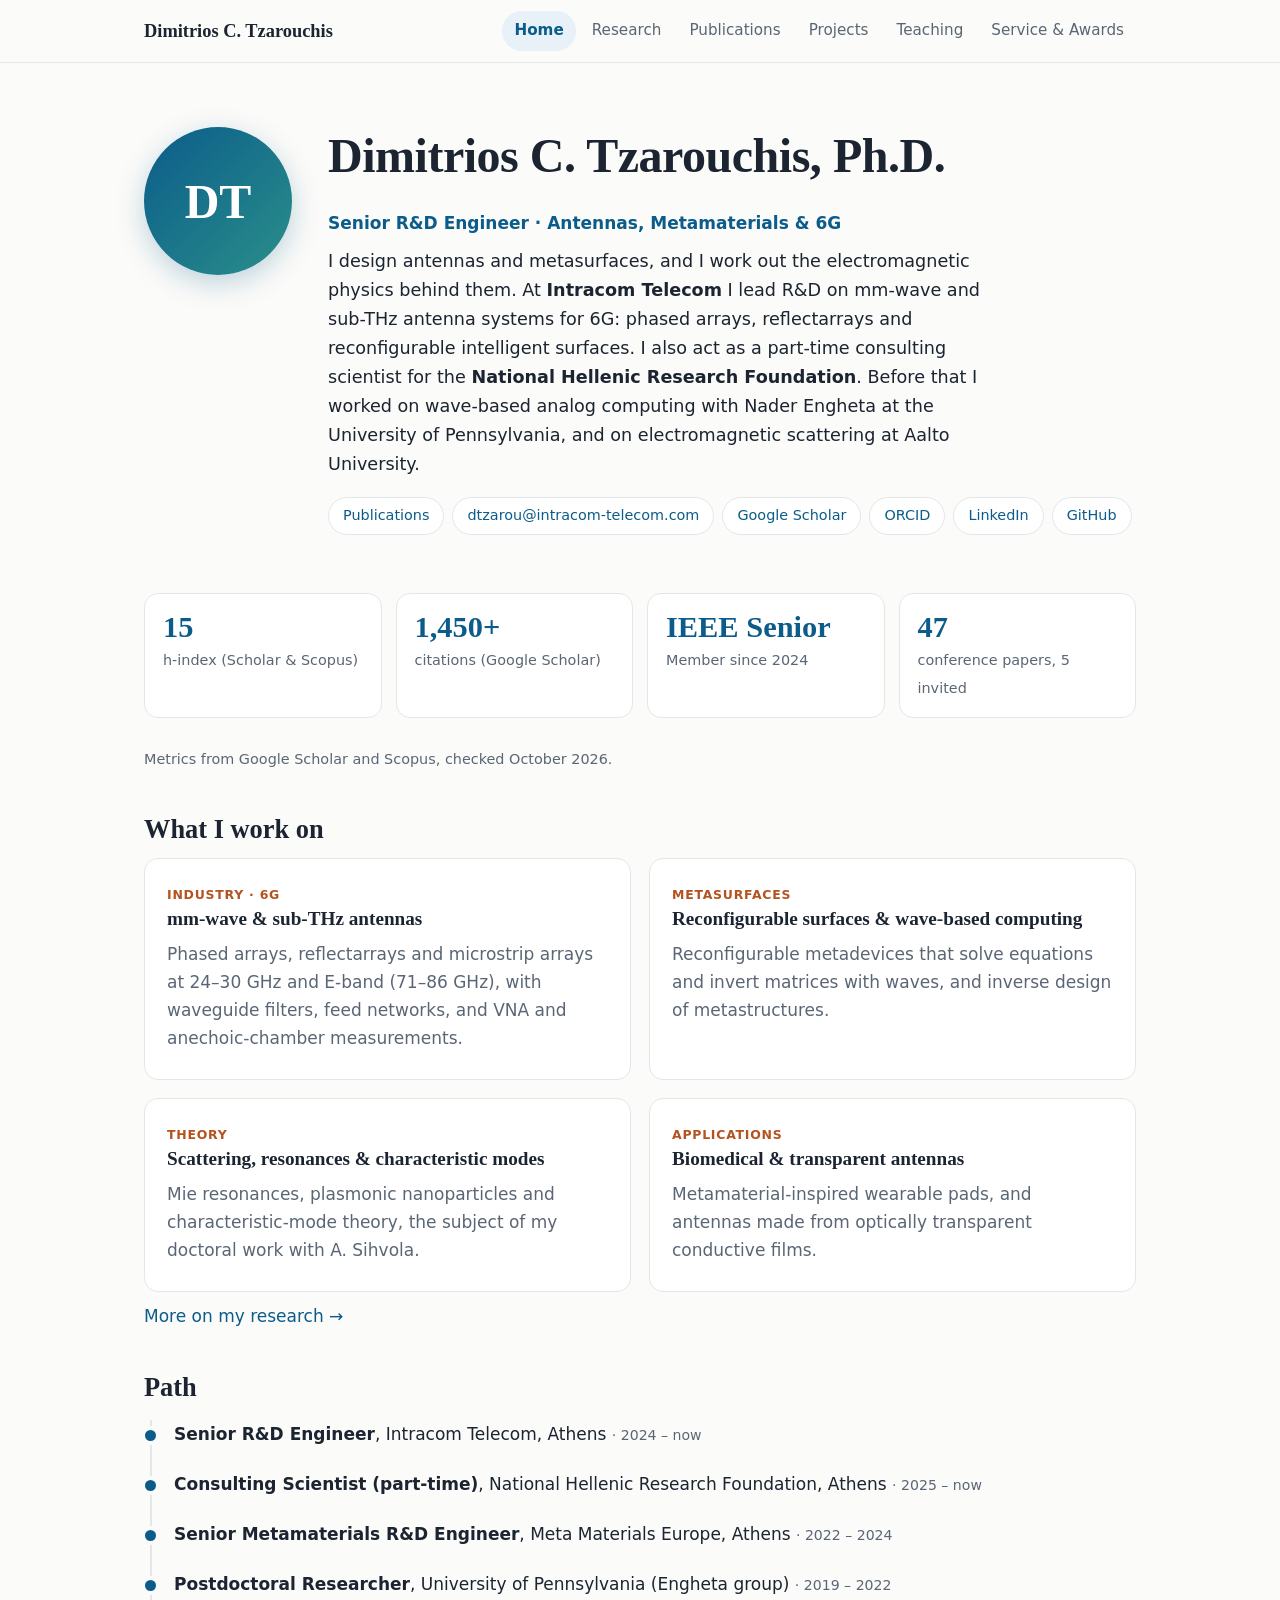
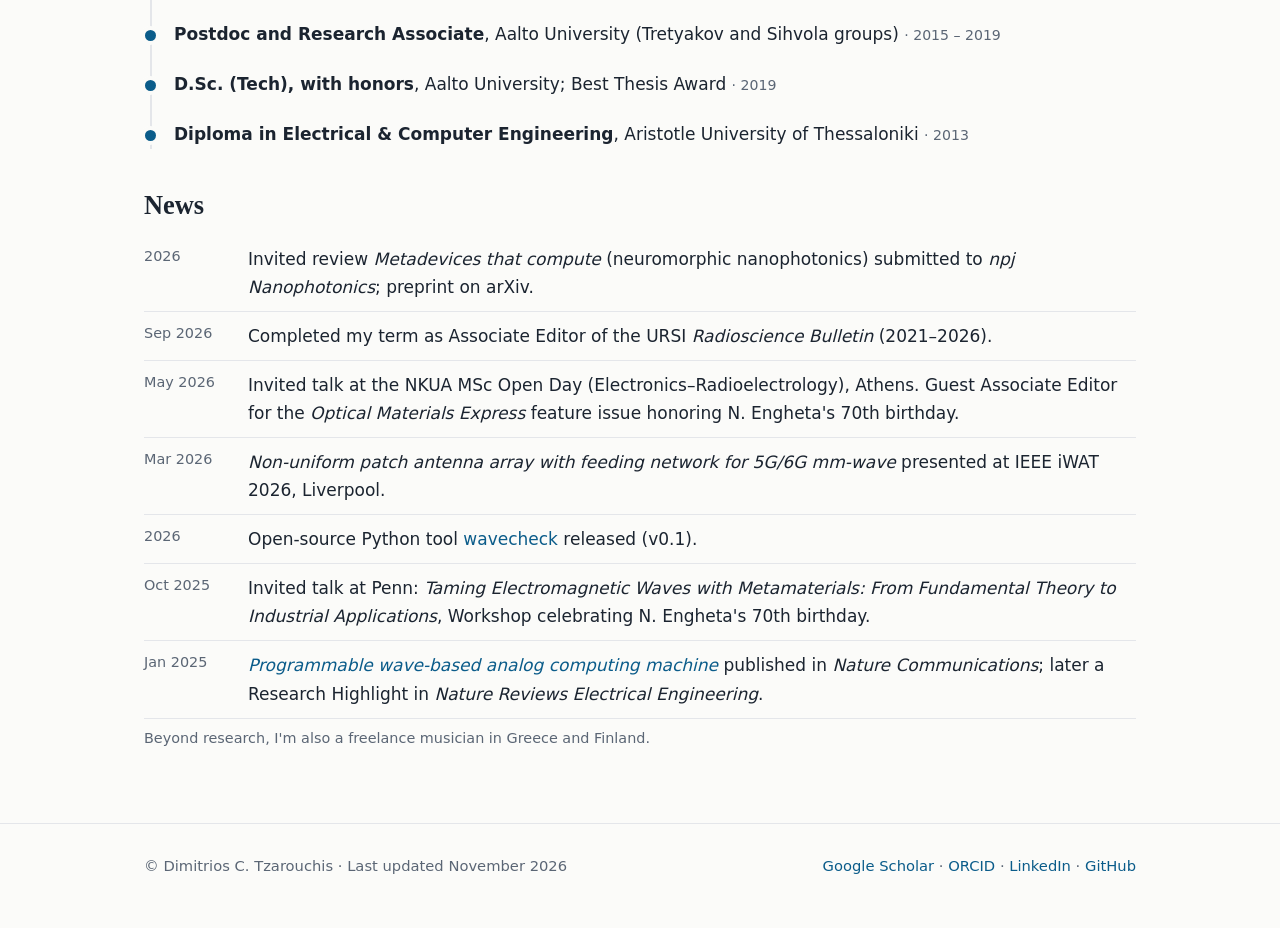
==== index.html @ 0b62d5a9 "Create index.html" ====
<!doctype html>
<html lang="en"><head><meta charset="utf-8">
<meta name="viewport" content="width=device-width,initial-scale=1">
<title>Home · Dimitrios C. Tzarouchis</title>
<meta name="description" content="Antennas, metamaterials and 6G: research and R&amp;D by Dimitrios C. Tzarouchis, Intracom Telecom.">
<meta property="og:title" content="Home · Dimitrios C. Tzarouchis">
<meta property="og:description" content="Antennas, metamaterials and 6G: research and R&amp;D by Dimitrios C. Tzarouchis, Intracom Telecom.">
<link rel="stylesheet" href="assets/style.css">
</head><body>
<header class="site"><div class="wrap"><a class="brand" href="index.html">Dimitrios C. Tzarouchis</a>
<nav aria-label="Main"><ul><li><a href="index.html" aria-current="page">Home</a></li><li><a href="research.html">Research</a></li><li><a href="publications.html">Publications</a></li><li><a href="projects.html">Projects</a></li><li><a href="teaching.html">Teaching</a></li><li><a href="service.html">Service & Awards</a></li></ul></nav></div></header>
<main class="wrap">

<section class="hero">
  <div class="avatar" aria-hidden="true">DT</div>
  <div>
    <h1>Dimitrios C. Tzarouchis, Ph.D.</h1>
    <p class="role">Senior R&amp;D Engineer · Antennas, Metamaterials &amp; 6G</p>
    <p class="lede">I design antennas and metasurfaces, and I work out the electromagnetic physics behind them. At
    <b>Intracom Telecom</b> I lead R&amp;D on mm-wave and sub-THz antenna systems for 6G: phased arrays, reflectarrays and
    reconfigurable intelligent surfaces. I also act as a part-time consulting scientist for the
    <b>National Hellenic Research Foundation</b>. Before that I worked on wave-based analog computing with
    Nader Engheta at the University of Pennsylvania, and on electromagnetic scattering at Aalto University.</p>
    <div class="pill-row">
      <a class="pill" href="publications.html">Publications</a>
      <a class="pill" href="mailto:dtzarou@intracom-telecom.com">dtzarou@intracom-telecom.com</a>
      <a class="pill" href="https://scholar.google.com/citations?user=mfFLfc8AAAAJ&hl=en">Google Scholar</a>
      <a class="pill" href="https://orcid.org/0000-0003-2044-1615">ORCID</a>
      <a class="pill" href="https://www.linkedin.com/in/dtzarouc/">LinkedIn</a>
      <a class="pill" href="https://github.com/dtzarouc">GitHub</a>
    </div>
  </div>
</section>

<section class="stats" aria-label="Research metrics">
  <div class="stat"><b>15</b><span>h-index (Scholar &amp; Scopus)</span></div>
  <div class="stat"><b>1,450+</b><span>citations (Google Scholar)</span></div>
  <div class="stat"><b>IEEE Senior</b><span>Member since 2024</span></div>
  <div class="stat"><b>47</b><span>conference papers, 5 invited</span></div>
</section>
<p class="note">Metrics from Google Scholar and Scopus, checked October 2026.</p>

<h2>What I work on</h2>
<div class="grid g2">
  <div class="card"><span class="tag">Industry · 6G</span><h3>mm-wave &amp; sub-THz antennas</h3>
    <p>Phased arrays, reflectarrays and microstrip arrays at 24–30&nbsp;GHz and E-band (71–86&nbsp;GHz), with waveguide filters,
    feed networks, and VNA and anechoic-chamber measurements.</p></div>
  <div class="card"><span class="tag">Metasurfaces</span><h3>Reconfigurable surfaces &amp; wave-based computing</h3>
    <p>Reconfigurable metadevices that solve equations and invert matrices with waves, and inverse design of metastructures.</p></div>
  <div class="card"><span class="tag">Theory</span><h3>Scattering, resonances &amp; characteristic modes</h3>
    <p>Mie resonances, plasmonic nanoparticles and characteristic-mode theory, the subject of my doctoral work with A.&nbsp;Sihvola.</p></div>
  <div class="card"><span class="tag">Applications</span><h3>Biomedical &amp; transparent antennas</h3>
    <p>Metamaterial-inspired wearable pads, and antennas made from optically transparent conductive films.</p></div>
</div>
<p><a href="research.html">More on my research →</a></p>

<h2>Path</h2>
<div class="timeline">
  <div class="item"><b>Senior R&amp;D Engineer</b>, Intracom Telecom, Athens <span class="when">· 2024 – now</span></div>
  <div class="item"><b>Consulting Scientist (part-time)</b>, National Hellenic Research Foundation, Athens <span class="when">· 2025 – now</span></div>
  <div class="item"><b>Senior Metamaterials R&amp;D Engineer</b>, Meta Materials Europe, Athens <span class="when">· 2022 – 2024</span></div>
  <div class="item"><b>Postdoctoral Researcher</b>, University of Pennsylvania (Engheta group) <span class="when">· 2019 – 2022</span></div>
  <div class="item"><b>Postdoc and Research Associate</b>, Aalto University (Tretyakov and Sihvola groups) <span class="when">· 2015 – 2019</span></div>
  <div class="item"><b>D.Sc. (Tech), with honors</b>, Aalto University; Best Thesis Award <span class="when">· 2019</span></div>
  <div class="item"><b>Diploma in Electrical &amp; Computer Engineering</b>, Aristotle University of Thessaloniki <span class="when">· 2013</span></div>
</div>

<h2>News</h2>
<ul class="news"><li><time>2026</time><span>Invited review <i>Metadevices that compute</i> (neuromorphic nanophotonics) submitted to <i>npj Nanophotonics</i>; preprint on arXiv.</span></li><li><time>Sep 2026</time><span>Completed my term as Associate Editor of the URSI <i>Radioscience Bulletin</i> (2021–2026).</span></li><li><time>May 2026</time><span>Invited talk at the NKUA MSc Open Day (Electronics–Radioelectrology), Athens. Guest Associate Editor for the <i>Optical Materials Express</i> feature issue honoring N. Engheta's 70th birthday.</span></li><li><time>Mar 2026</time><span><i>Non-uniform patch antenna array with feeding network for 5G/6G mm-wave</i> presented at IEEE iWAT 2026, Liverpool.</span></li><li><time>2026</time><span>Open-source Python tool <a href="https://github.com/dtzarouc/wavecheck">wavecheck</a> released (v0.1).</span></li><li><time>Oct 2025</time><span>Invited talk at Penn: <i>Taming Electromagnetic Waves with Metamaterials: From Fundamental Theory to Industrial Applications</i>, Workshop celebrating N. Engheta's 70th birthday.</span></li><li><time>Jan 2025</time><span><a href="https://doi.org/10.1038/s41467-025-56019-1"><i>Programmable wave-based analog computing machine</i></a> published in <i>Nature Communications</i>; later a Research Highlight in <i>Nature Reviews Electrical Engineering</i>.</span></li></ul>
<p class="note">Beyond research, I'm also a freelance musician in Greece and Finland.</p>

</main>
<footer class="site"><div class="wrap">
<div>© Dimitrios C. Tzarouchis · Last updated November 2026</div>
<div><a href="https://scholar.google.com/citations?user=mfFLfc8AAAAJ&hl=en">Google Scholar</a> · <a href="https://orcid.org/0000-0003-2044-1615">ORCID</a> · <a href="https://www.linkedin.com/in/dtzarouc/">LinkedIn</a> · <a href="https://github.com/dtzarouc">GitHub</a></div>
</div></footer>
</body></html>
---- assets/style.css ----
:root{
  --bg:#fbfbf9; --surface:#ffffff; --ink:#1b2430; --muted:#5b6675; --line:#e4e6ea;
  --accent:#0b5c8a; --accent-2:#b4531f; --accent-soft:#e7f1f7; --radius:14px;
  --maxw:1040px;
}
@media (prefers-color-scheme:dark){
  :root{--bg:#0f141a; --surface:#161d26; --ink:#e8ecf1; --muted:#9aa6b5; --line:#263140;
        --accent:#6cb7e6; --accent-2:#e9996a; --accent-soft:#16283a;}
}
*{box-sizing:border-box}
html{scroll-behavior:smooth}
body{margin:0;background:var(--bg);color:var(--ink);
  font:17px/1.65 "Inter",system-ui,-apple-system,"Segoe UI",Roboto,sans-serif;
  -webkit-font-smoothing:antialiased}
a{color:var(--accent);text-decoration:none;border-bottom:1px solid transparent}
a:hover{border-bottom-color:currentColor}
h1,h2,h3{font-family:"Source Serif 4",Georgia,"Times New Roman",serif;line-height:1.2;margin:0 0 .5em}
h1{font-size:clamp(2rem,4.5vw,3rem);letter-spacing:-.01em}
h2{font-size:1.65rem;margin-top:2.6rem}
h3{font-size:1.2rem;margin-top:1.6rem}
p{margin:.6em 0}
.wrap{max-width:var(--maxw);margin:0 auto;padding:0 24px}
header.site{position:sticky;top:0;z-index:10;background:color-mix(in srgb,var(--bg) 88%,transparent);
  backdrop-filter:blur(10px);border-bottom:1px solid var(--line)}
header.site .wrap{display:flex;align-items:center;justify-content:space-between;gap:16px;min-height:62px;flex-wrap:wrap}
.brand{font-family:"Source Serif 4",Georgia,serif;font-weight:600;font-size:1.15rem;color:var(--ink);border:0}
nav ul{display:flex;gap:4px;list-style:none;margin:0;padding:0;flex-wrap:wrap}
nav a{display:block;padding:7px 12px;border-radius:999px;color:var(--muted);font-size:.95rem;border:0}
nav a:hover{background:var(--accent-soft);color:var(--accent)}
nav a[aria-current="page"]{background:var(--accent-soft);color:var(--accent);font-weight:600}
.hero{display:grid;grid-template-columns:auto 1fr;gap:36px;align-items:start;padding:64px 0 28px}
.avatar{width:148px;height:148px;border-radius:50%;display:grid;place-items:center;
  background:linear-gradient(135deg,var(--accent),#2a8f8a);color:#fff;
  font:600 3rem "Source Serif 4",Georgia,serif;box-shadow:0 8px 28px rgba(11,92,138,.25)}
.hero .role{color:var(--accent);font-weight:600;margin:.2em 0 .6em}
.hero .lede{font-size:1.1rem;color:var(--ink);max-width:62ch}
.pill-row{display:flex;flex-wrap:wrap;gap:8px;margin:18px 0 0}
.pill{padding:6px 14px;border:1px solid var(--line);border-radius:999px;background:var(--surface);
  font-size:.9rem;color:var(--ink)}
a.pill{color:var(--accent)} a.pill:hover{border-color:var(--accent);background:var(--accent-soft)}
.stats{display:grid;grid-template-columns:repeat(auto-fit,minmax(150px,1fr));gap:14px;margin:30px 0}
.stat{background:var(--surface);border:1px solid var(--line);border-radius:var(--radius);padding:16px 18px}
.stat b{display:block;font:600 1.9rem "Source Serif 4",Georgia,serif;color:var(--accent)}
.stat span{color:var(--muted);font-size:.9rem}
.grid{display:grid;grid-template-columns:repeat(auto-fit,minmax(290px,1fr));gap:18px}
.grid.g2{grid-template-columns:repeat(auto-fit,minmax(380px,1fr))}
.card{background:var(--surface);border:1px solid var(--line);border-radius:var(--radius);padding:20px 22px}
.card h3{margin-top:0}
.card p{color:var(--muted);margin:.4em 0}
.card .tag{font-size:.78rem;text-transform:uppercase;letter-spacing:.06em;color:var(--accent-2);font-weight:600}
.timeline{border-left:2px solid var(--line);margin:1em 0 0 6px;padding-left:22px}
.timeline .item{position:relative;margin-bottom:22px}
.timeline .item::before{content:"";position:absolute;left:-29px;top:.55em;width:11px;height:11px;border-radius:50%;
  background:var(--accent);box-shadow:0 0 0 4px var(--bg)}
.item .when{color:var(--muted);font-size:.88rem}
.item b{font-weight:600}
.news{list-style:none;padding:0;margin:0}
.news li{display:grid;grid-template-columns:92px 1fr;gap:12px;padding:10px 0;border-bottom:1px solid var(--line)}
.news time{color:var(--muted);font-size:.9rem}
ol.pubs{list-style:none;padding:0;margin:0}
ol.pubs li{padding:14px 0 14px 0;border-bottom:1px solid var(--line)}
ol.pubs .t{font-weight:600}
ol.pubs .meta{color:var(--muted);font-size:.93rem}
ol.pubs .badge{display:inline-block;font-size:.72rem;padding:2px 9px;border-radius:999px;margin-left:6px;
  background:var(--accent-soft);color:var(--accent);font-weight:600;vertical-align:1px}
ol.pubs .me{font-weight:600;color:var(--ink)}
.filters{display:flex;flex-wrap:wrap;gap:8px;margin:14px 0 6px}
.filters button{font:inherit;font-size:.9rem;padding:6px 14px;border-radius:999px;border:1px solid var(--line);
  background:var(--surface);color:var(--ink);cursor:pointer}
.filters button[aria-pressed="true"]{background:var(--accent);border-color:var(--accent);color:#fff}
table.clean{width:100%;border-collapse:collapse;margin:1em 0;font-size:.97rem}
table.clean th,table.clean td{text-align:left;padding:10px 12px;border-bottom:1px solid var(--line);vertical-align:top}
table.clean th{color:var(--muted);font-weight:600;font-size:.82rem;text-transform:uppercase;letter-spacing:.05em}
.two{display:grid;grid-template-columns:1fr 1fr;gap:28px}
.note{color:var(--muted);font-size:.9rem}
footer.site{margin-top:72px;border-top:1px solid var(--line);padding:30px 0 50px;color:var(--muted);font-size:.92rem}
footer.site .wrap{display:flex;justify-content:space-between;gap:20px;flex-wrap:wrap}
.page-head{padding:48px 0 4px}
.page-head p{color:var(--muted);max-width:68ch}
@media (max-width:760px){
  .hero{grid-template-columns:1fr;padding-top:36px}.avatar{width:104px;height:104px;font-size:2.2rem}
  .two{grid-template-columns:1fr}.news li{grid-template-columns:1fr;gap:0}
}
@media print{header.site,footer.site,.filters{display:none}body{background:#fff;color:#000}}
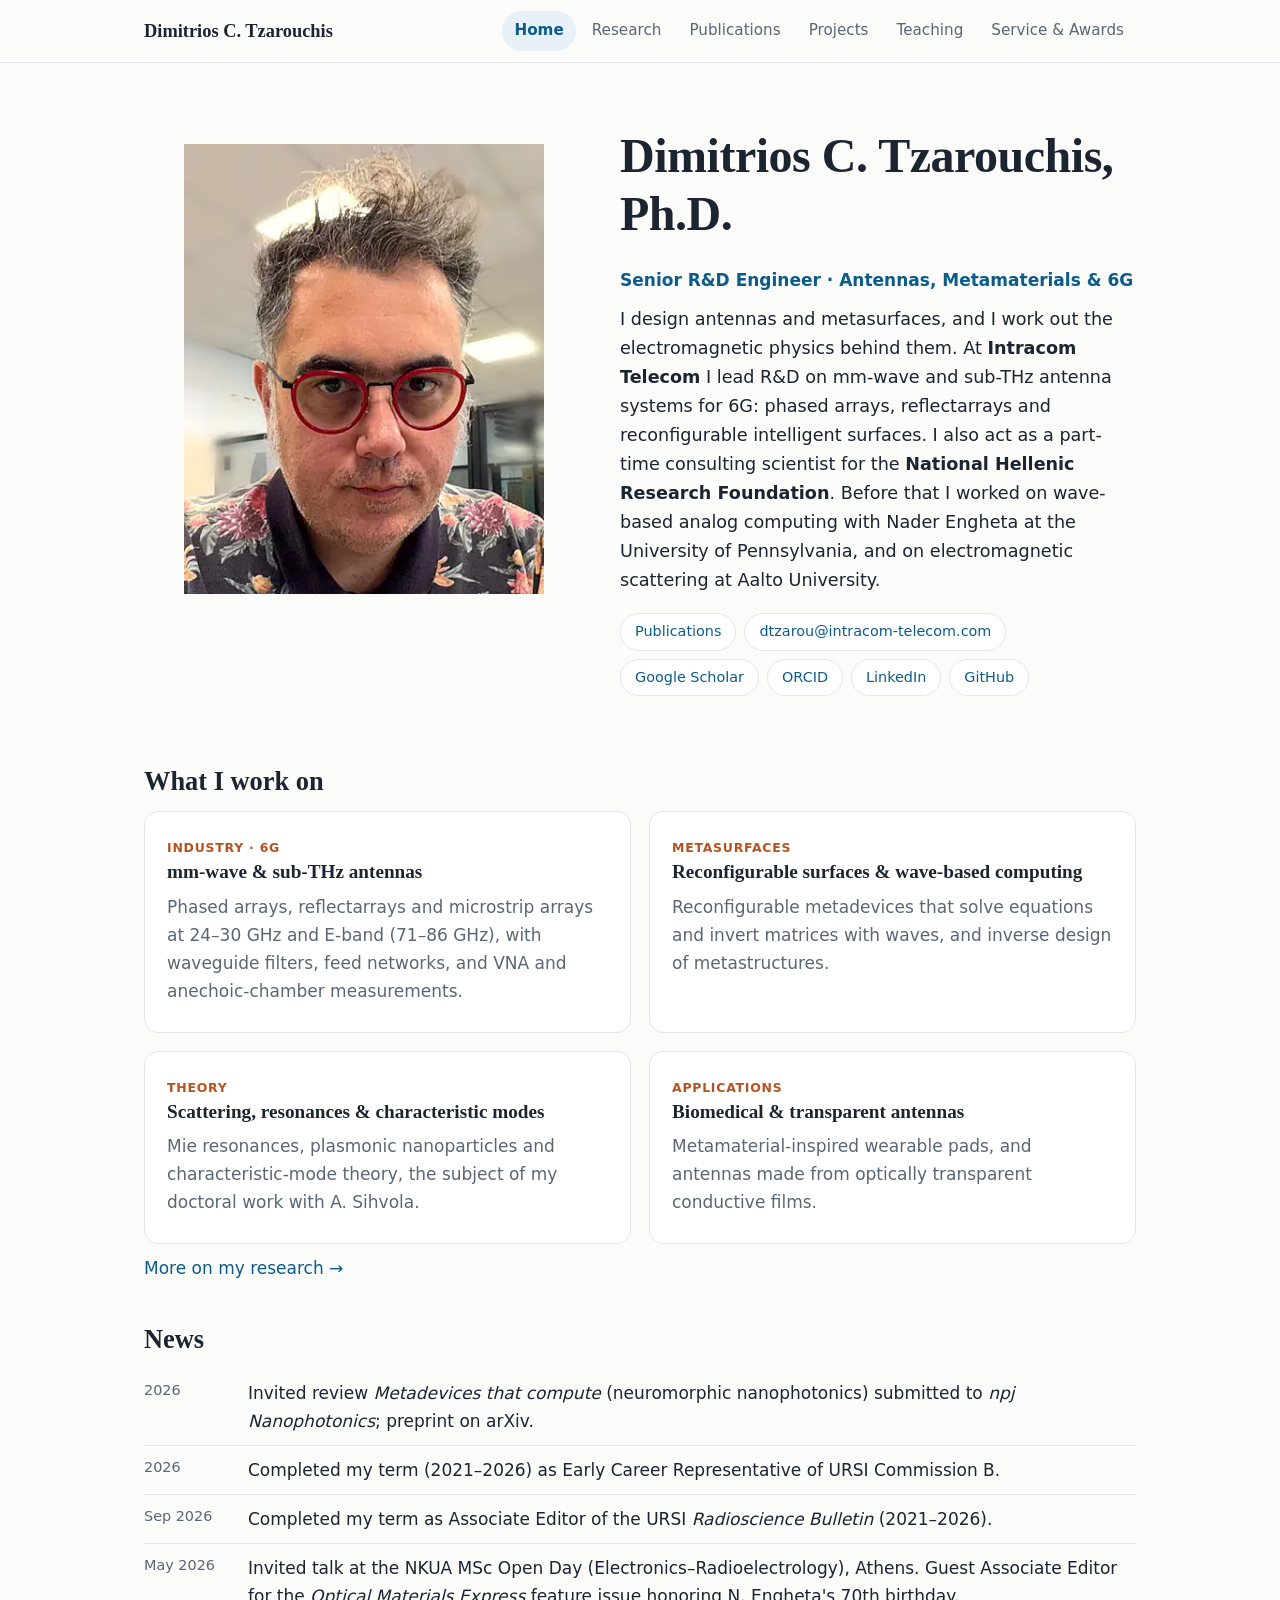
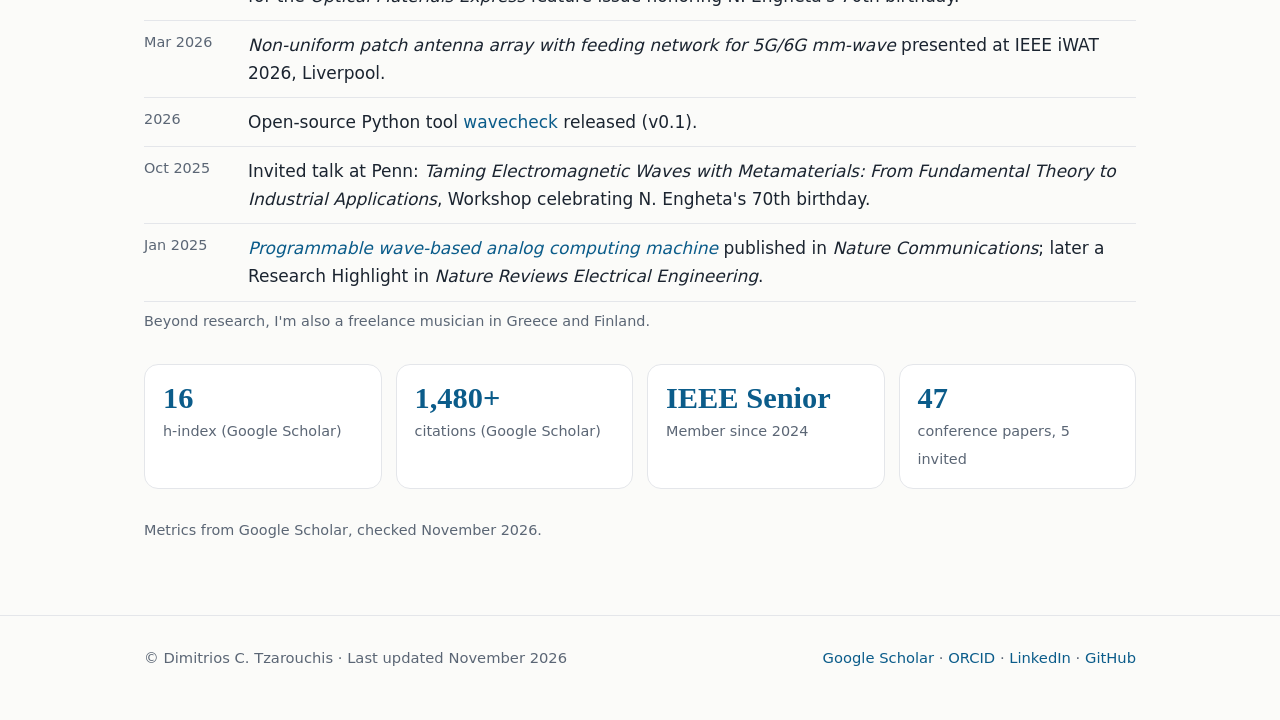
==== commit f7c92be3: "Update index.html" ====
--- a/index.html
+++ b/index.html
@@ -12,7 +12,7 @@
 <main class="wrap">
 
 <section class="hero">
-  <div class="avatar" aria-hidden="true">DT</div>
+  <figure class="portrait"><img src="assets/headshot.webp" alt="Portrait of Dimitrios C. Tzarouchis" width="360" height="450"></figure>
   <div>
     <h1>Dimitrios C. Tzarouchis, Ph.D.</h1>
     <p class="role">Senior R&amp;D Engineer · Antennas, Metamaterials &amp; 6G</p>
@@ -32,13 +32,6 @@
   </div>
 </section>
 
-<section class="stats" aria-label="Research metrics">
-  <div class="stat"><b>15</b><span>h-index (Scholar &amp; Scopus)</span></div>
-  <div class="stat"><b>1,450+</b><span>citations (Google Scholar)</span></div>
-  <div class="stat"><b>IEEE Senior</b><span>Member since 2024</span></div>
-  <div class="stat"><b>47</b><span>conference papers, 5 invited</span></div>
-</section>
-<p class="note">Metrics from Google Scholar and Scopus, checked October 2026.</p>
 
 <h2>What I work on</h2>
 <div class="grid g2">
@@ -54,20 +47,17 @@
 </div>
 <p><a href="research.html">More on my research →</a></p>
 
-<h2>Path</h2>
-<div class="timeline">
-  <div class="item"><b>Senior R&amp;D Engineer</b>, Intracom Telecom, Athens <span class="when">· 2024 – now</span></div>
-  <div class="item"><b>Consulting Scientist (part-time)</b>, National Hellenic Research Foundation, Athens <span class="when">· 2025 – now</span></div>
-  <div class="item"><b>Senior Metamaterials R&amp;D Engineer</b>, Meta Materials Europe, Athens <span class="when">· 2022 – 2024</span></div>
-  <div class="item"><b>Postdoctoral Researcher</b>, University of Pennsylvania (Engheta group) <span class="when">· 2019 – 2022</span></div>
-  <div class="item"><b>Postdoc and Research Associate</b>, Aalto University (Tretyakov and Sihvola groups) <span class="when">· 2015 – 2019</span></div>
-  <div class="item"><b>D.Sc. (Tech), with honors</b>, Aalto University; Best Thesis Award <span class="when">· 2019</span></div>
-  <div class="item"><b>Diploma in Electrical &amp; Computer Engineering</b>, Aristotle University of Thessaloniki <span class="when">· 2013</span></div>
-</div>
+<h2>News</h2>
+<ul class="news"><li><time>2026</time><span>Invited review <i>Metadevices that compute</i> (neuromorphic nanophotonics) submitted to <i>npj Nanophotonics</i>; preprint on arXiv.</span></li><li><time>2026</time><span>Completed my term (2021–2026) as Early Career Representative of URSI Commission B.</span></li><li><time>Sep 2026</time><span>Completed my term as Associate Editor of the URSI <i>Radioscience Bulletin</i> (2021–2026).</span></li><li><time>May 2026</time><span>Invited talk at the NKUA MSc Open Day (Electronics–Radioelectrology), Athens. Guest Associate Editor for the <i>Optical Materials Express</i> feature issue honoring N. Engheta's 70th birthday.</span></li><li><time>Mar 2026</time><span><i>Non-uniform patch antenna array with feeding network for 5G/6G mm-wave</i> presented at IEEE iWAT 2026, Liverpool.</span></li><li><time>2026</time><span>Open-source Python tool <a href="https://github.com/dtzarouc/wavecheck">wavecheck</a> released (v0.1).</span></li><li><time>Oct 2025</time><span>Invited talk at Penn: <i>Taming Electromagnetic Waves with Metamaterials: From Fundamental Theory to Industrial Applications</i>, Workshop celebrating N. Engheta's 70th birthday.</span></li><li><time>Jan 2025</time><span><a href="https://doi.org/10.1038/s41467-025-56019-1"><i>Programmable wave-based analog computing machine</i></a> published in <i>Nature Communications</i>; later a Research Highlight in <i>Nature Reviews Electrical Engineering</i>.</span></li></ul>
+<p class="note">Beyond research, I'm also a freelance musician in Greece and Finland.</p>
 
-<h2>News</h2>
-<ul class="news"><li><time>2026</time><span>Invited review <i>Metadevices that compute</i> (neuromorphic nanophotonics) submitted to <i>npj Nanophotonics</i>; preprint on arXiv.</span></li><li><time>Sep 2026</time><span>Completed my term as Associate Editor of the URSI <i>Radioscience Bulletin</i> (2021–2026).</span></li><li><time>May 2026</time><span>Invited talk at the NKUA MSc Open Day (Electronics–Radioelectrology), Athens. Guest Associate Editor for the <i>Optical Materials Express</i> feature issue honoring N. Engheta's 70th birthday.</span></li><li><time>Mar 2026</time><span><i>Non-uniform patch antenna array with feeding network for 5G/6G mm-wave</i> presented at IEEE iWAT 2026, Liverpool.</span></li><li><time>2026</time><span>Open-source Python tool <a href="https://github.com/dtzarouc/wavecheck">wavecheck</a> released (v0.1).</span></li><li><time>Oct 2025</time><span>Invited talk at Penn: <i>Taming Electromagnetic Waves with Metamaterials: From Fundamental Theory to Industrial Applications</i>, Workshop celebrating N. Engheta's 70th birthday.</span></li><li><time>Jan 2025</time><span><a href="https://doi.org/10.1038/s41467-025-56019-1"><i>Programmable wave-based analog computing machine</i></a> published in <i>Nature Communications</i>; later a Research Highlight in <i>Nature Reviews Electrical Engineering</i>.</span></li></ul>
-<p class="note">Beyond research, I'm also a freelance musician in Greece and Finland.</p>
+<section class="stats" aria-label="Research metrics">
+  <div class="stat"><b>16</b><span>h-index (Google Scholar)</span></div>
+  <div class="stat"><b>1,480+</b><span>citations (Google Scholar)</span></div>
+  <div class="stat"><b>IEEE Senior</b><span>Member since 2024</span></div>
+  <div class="stat"><b>47</b><span>conference papers, 5 invited</span></div>
+</section>
+<p class="note">Metrics from Google Scholar, checked November 2026.</p>
 
 </main>
 <footer class="site"><div class="wrap">
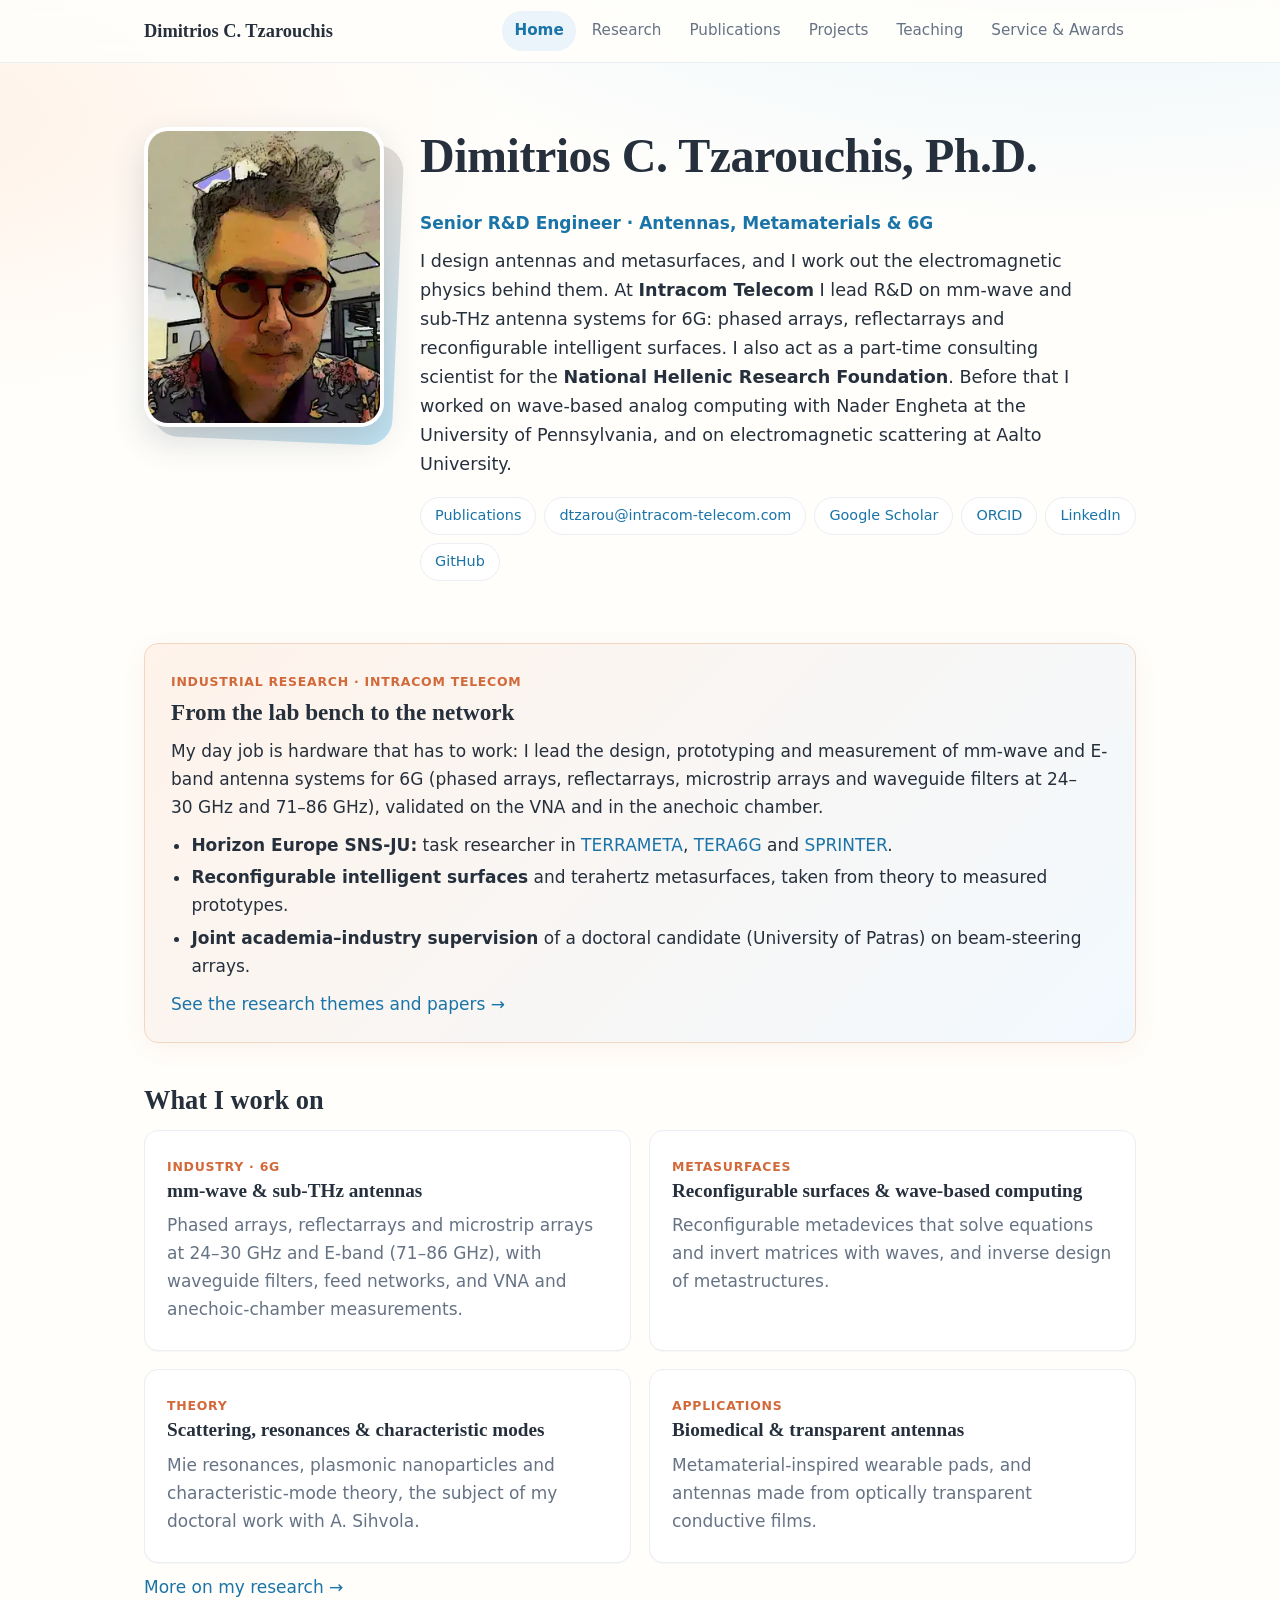
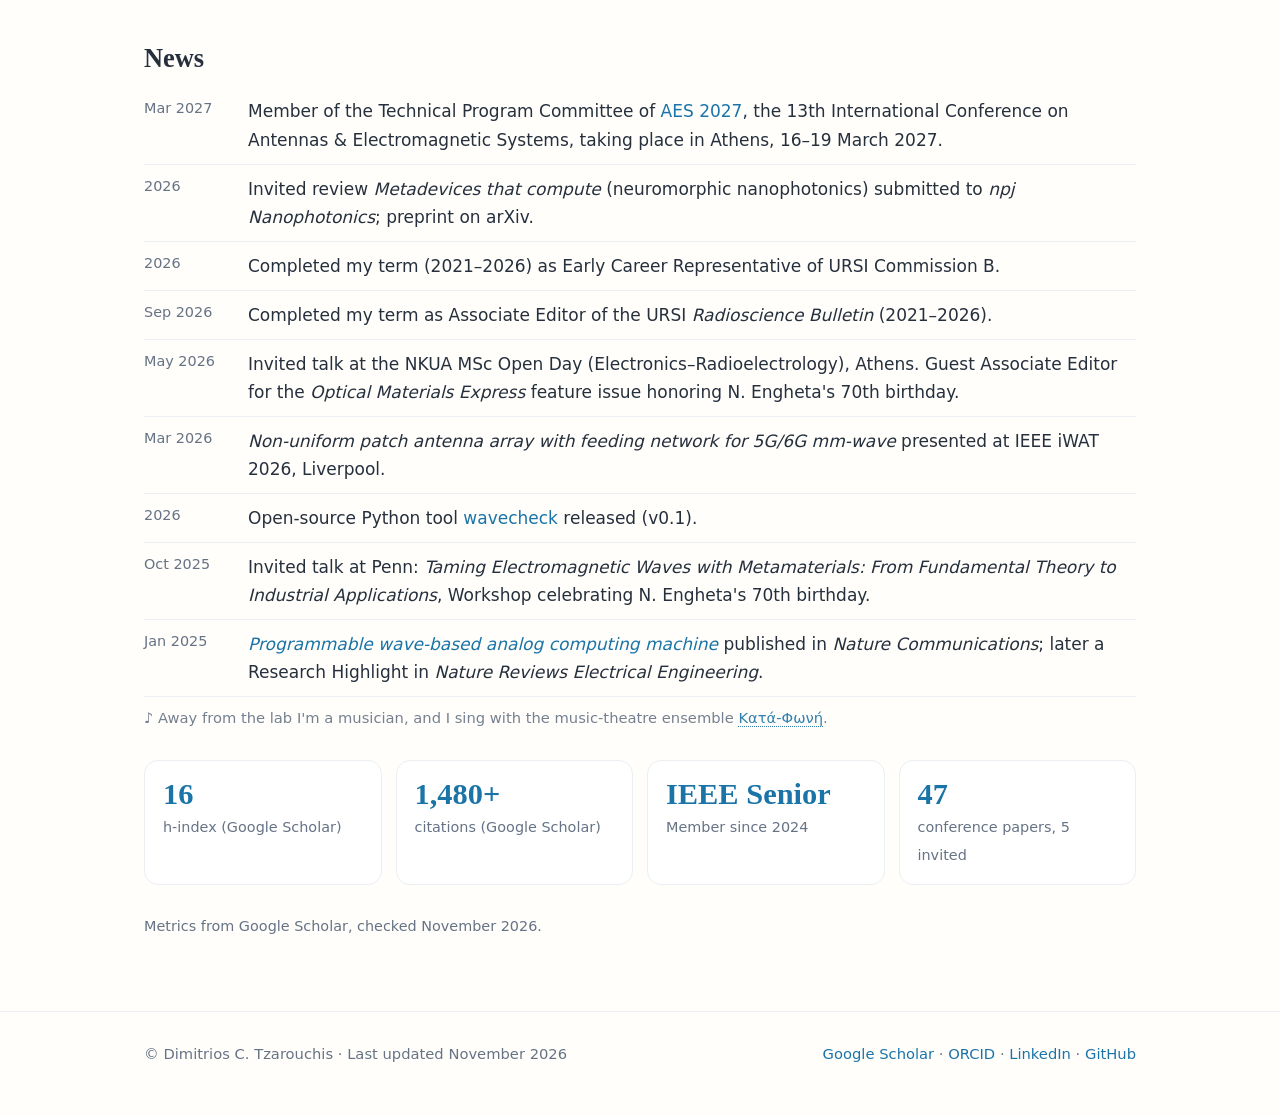
==== commit acd01581: "Update index.html" ====
--- a/index.html
+++ b/index.html
@@ -12,7 +12,7 @@
 <main class="wrap">
 
 <section class="hero">
-  <figure class="portrait"><img src="assets/headshot.webp" alt="Portrait of Dimitrios C. Tzarouchis" width="360" height="450"></figure>
+  <figure class="portrait"><img src="assets/headshot-expr.webp" alt="Expressionist portrait of Dimitrios C. Tzarouchis" width="288" height="360"></figure>
   <div>
     <h1>Dimitrios C. Tzarouchis, Ph.D.</h1>
     <p class="role">Senior R&amp;D Engineer · Antennas, Metamaterials &amp; 6G</p>
@@ -33,6 +33,19 @@
 </section>
 
 
+<section class="industry" aria-label="Industrial research">
+  <span class="tag">Industrial research · Intracom Telecom</span>
+  <h2>From the lab bench to the network</h2>
+  <p>My day job is hardware that has to work: I lead the design, prototyping and measurement of mm-wave and E-band antenna systems for 6G
+  (phased arrays, reflectarrays, microstrip arrays and waveguide filters at 24&ndash;30&nbsp;GHz and 71&ndash;86&nbsp;GHz), validated on the VNA and in the anechoic chamber.</p>
+  <ul class="ind">
+    <li><b>Horizon Europe SNS-JU:</b> task researcher in <a href="https://cordis.europa.eu/project/id/101097101">TERRAMETA</a>, <a href="https://cordis.europa.eu/project/id/101096949">TERA6G</a> and <a href="https://cordis.europa.eu/project/id/101070581">SPRINTER</a>.</li>
+    <li><b>Reconfigurable intelligent surfaces</b> and terahertz metasurfaces, taken from theory to measured prototypes.</li>
+    <li><b>Joint academia&ndash;industry supervision</b> of a doctoral candidate (University of Patras) on beam-steering arrays.</li>
+  </ul>
+  <p><a href="research.html">See the research themes and papers &rarr;</a></p>
+</section>
+
 <h2>What I work on</h2>
 <div class="grid g2">
   <div class="card"><span class="tag">Industry · 6G</span><h3>mm-wave &amp; sub-THz antennas</h3>
@@ -48,8 +61,8 @@
 <p><a href="research.html">More on my research →</a></p>
 
 <h2>News</h2>
-<ul class="news"><li><time>2026</time><span>Invited review <i>Metadevices that compute</i> (neuromorphic nanophotonics) submitted to <i>npj Nanophotonics</i>; preprint on arXiv.</span></li><li><time>2026</time><span>Completed my term (2021–2026) as Early Career Representative of URSI Commission B.</span></li><li><time>Sep 2026</time><span>Completed my term as Associate Editor of the URSI <i>Radioscience Bulletin</i> (2021–2026).</span></li><li><time>May 2026</time><span>Invited talk at the NKUA MSc Open Day (Electronics–Radioelectrology), Athens. Guest Associate Editor for the <i>Optical Materials Express</i> feature issue honoring N. Engheta's 70th birthday.</span></li><li><time>Mar 2026</time><span><i>Non-uniform patch antenna array with feeding network for 5G/6G mm-wave</i> presented at IEEE iWAT 2026, Liverpool.</span></li><li><time>2026</time><span>Open-source Python tool <a href="https://github.com/dtzarouc/wavecheck">wavecheck</a> released (v0.1).</span></li><li><time>Oct 2025</time><span>Invited talk at Penn: <i>Taming Electromagnetic Waves with Metamaterials: From Fundamental Theory to Industrial Applications</i>, Workshop celebrating N. Engheta's 70th birthday.</span></li><li><time>Jan 2025</time><span><a href="https://doi.org/10.1038/s41467-025-56019-1"><i>Programmable wave-based analog computing machine</i></a> published in <i>Nature Communications</i>; later a Research Highlight in <i>Nature Reviews Electrical Engineering</i>.</span></li></ul>
-<p class="note">Beyond research, I'm also a freelance musician in Greece and Finland.</p>
+<ul class="news"><li><time>Mar 2027</time><span>Member of the Technical Program Committee of <a href="https://aesconference.org">AES 2027</a>, the 13th International Conference on Antennas &amp; Electromagnetic Systems, taking place in Athens, 16–19 March 2027.</span></li><li><time>2026</time><span>Invited review <i>Metadevices that compute</i> (neuromorphic nanophotonics) submitted to <i>npj Nanophotonics</i>; preprint on arXiv.</span></li><li><time>2026</time><span>Completed my term (2021–2026) as Early Career Representative of URSI Commission B.</span></li><li><time>Sep 2026</time><span>Completed my term as Associate Editor of the URSI <i>Radioscience Bulletin</i> (2021–2026).</span></li><li><time>May 2026</time><span>Invited talk at the NKUA MSc Open Day (Electronics–Radioelectrology), Athens. Guest Associate Editor for the <i>Optical Materials Express</i> feature issue honoring N. Engheta's 70th birthday.</span></li><li><time>Mar 2026</time><span><i>Non-uniform patch antenna array with feeding network for 5G/6G mm-wave</i> presented at IEEE iWAT 2026, Liverpool.</span></li><li><time>2026</time><span>Open-source Python tool <a href="https://github.com/dtzarouc/wavecheck">wavecheck</a> released (v0.1).</span></li><li><time>Oct 2025</time><span>Invited talk at Penn: <i>Taming Electromagnetic Waves with Metamaterials: From Fundamental Theory to Industrial Applications</i>, Workshop celebrating N. Engheta's 70th birthday.</span></li><li><time>Jan 2025</time><span><a href="https://doi.org/10.1038/s41467-025-56019-1"><i>Programmable wave-based analog computing machine</i></a> published in <i>Nature Communications</i>; later a Research Highlight in <i>Nature Reviews Electrical Engineering</i>.</span></li></ul>
+<p class="note music">♪ Away from the lab I'm a musician, and I sing with the music-theatre ensemble <a href="https://katafoni.gr">Κατά-Φωνή</a>.</p>
 
 <section class="stats" aria-label="Research metrics">
   <div class="stat"><b>16</b><span>h-index (Google Scholar)</span></div>
--- a/assets/style.css
+++ b/assets/style.css
@@ -1,15 +1,12 @@
 :root{
-  --bg:#fbfbf9; --surface:#ffffff; --ink:#1b2430; --muted:#5b6675; --line:#e4e6ea;
-  --accent:#0b5c8a; --accent-2:#b4531f; --accent-soft:#e7f1f7; --radius:14px;
+  color-scheme:light;
+  --bg:#fffefb; --surface:#ffffff; --ink:#26303d; --muted:#667385; --line:#ebeef2;
+  --accent:#1a74a8; --accent-2:#d2693a; --accent-soft:#eaf4fa; --warm:#fff3ea; --radius:14px;
   --maxw:1040px;
-}
-@media (prefers-color-scheme:dark){
-  :root{--bg:#0f141a; --surface:#161d26; --ink:#e8ecf1; --muted:#9aa6b5; --line:#263140;
-        --accent:#6cb7e6; --accent-2:#e9996a; --accent-soft:#16283a;}
 }
 *{box-sizing:border-box}
 html{scroll-behavior:smooth}
-body{margin:0;background:var(--bg);color:var(--ink);
+body{margin:0;background:radial-gradient(1200px 500px at 85% -120px,#e6f3fb 0,transparent 70%),radial-gradient(900px 400px at -10% 120px,#fff1e6 0,transparent 70%),var(--bg);color:var(--ink);
   font:17px/1.65 "Inter",system-ui,-apple-system,"Segoe UI",Roboto,sans-serif;
   -webkit-font-smoothing:antialiased}
 a{color:var(--accent);text-decoration:none;border-bottom:1px solid transparent}
@@ -28,7 +25,7 @@
 nav a{display:block;padding:7px 12px;border-radius:999px;color:var(--muted);font-size:.95rem;border:0}
 nav a:hover{background:var(--accent-soft);color:var(--accent)}
 nav a[aria-current="page"]{background:var(--accent-soft);color:var(--accent);font-weight:600}
-.hero{display:grid;grid-template-columns:auto 1fr;gap:36px;align-items:start;padding:64px 0 28px}
+.hero{display:grid;grid-template-columns:240px 1fr;gap:36px;align-items:start;padding:64px 0 28px}
 .avatar{width:148px;height:148px;border-radius:50%;display:grid;place-items:center;
   background:linear-gradient(135deg,var(--accent),#2a8f8a);color:#fff;
   font:600 3rem "Source Serif 4",Georgia,serif;box-shadow:0 8px 28px rgba(11,92,138,.25)}
@@ -78,7 +75,35 @@
 .page-head{padding:48px 0 4px}
 .page-head p{color:var(--muted);max-width:68ch}
 @media (max-width:760px){
-  .hero{grid-template-columns:1fr;padding-top:36px}.avatar{width:104px;height:104px;font-size:2.2rem}
+  .hero{grid-template-columns:1fr;padding-top:36px}.portrait{width:200px;margin:0 auto 10px}
   .two{grid-template-columns:1fr}.news li{grid-template-columns:1fr;gap:0}
 }
 @media print{header.site,footer.site,.filters{display:none}body{background:#fff;color:#000}}
+
+/* portrait: playful but professional */
+.portrait{margin:0;position:relative;width:240px}
+.portrait::before{content:"";position:absolute;inset:14px -14px -14px 14px;border-radius:26px;
+  background:linear-gradient(135deg,#ffd9c2,#bfe3f5);z-index:0;transform:rotate(2.5deg)}
+.portrait img{position:relative;z-index:1;display:block;width:100%;height:auto;aspect-ratio:4/5;object-fit:cover;
+  border-radius:24px;border:4px solid #fff;box-shadow:0 14px 34px rgba(38,48,61,.16)}
+/* research cards */
+.card .ic{width:46px;height:46px;color:var(--accent);background:var(--accent-soft);border-radius:12px;padding:9px;float:right;margin:0 0 8px 12px}
+.card .ic svg{width:100%;height:100%;display:block}
+.card .links{font-size:.9rem;margin-top:.9em;padding-top:.7em;border-top:1px dashed var(--line);clear:both}
+.card .links b{color:var(--ink);font-weight:600}
+.card{box-shadow:0 1px 0 rgba(38,48,61,.03)}
+/* IEEE callout, featured service item */
+.callout{border:1px solid #cfe5f2;background:linear-gradient(135deg,#f2f9fe,#fff7f0);border-radius:var(--radius);padding:6px 20px 12px;margin:12px 0}
+.callout h3{margin-top:12px;color:var(--accent)}
+.callout ul{margin:.3em 0 0;padding-left:1.1em}
+.timeline .item.feat::before{width:15px;height:15px;left:-31px;top:.4em;background:var(--accent-2)}
+.timeline .item.feat{background:var(--warm);border-radius:10px;padding:8px 12px;margin-left:-4px}
+/* industrial research highlight */
+.industry{margin:34px 0 6px;padding:22px 26px 14px;border-radius:var(--radius);border:1px solid #f1d6c3;
+  background:linear-gradient(135deg,#fff3ea,#f2f9fe);box-shadow:0 6px 22px rgba(210,105,58,.08)}
+.industry .tag{font-size:.78rem;text-transform:uppercase;letter-spacing:.06em;color:var(--accent-2);font-weight:600}
+.industry h2{margin:.2em 0 .4em;font-size:1.45rem}
+.industry ul.ind{margin:.4em 0 .6em;padding-left:1.2em}
+.industry li{margin:.25em 0}
+.note.music{font-size:.92rem;opacity:.9}
+.note.music a{border-bottom:1px dotted currentColor}
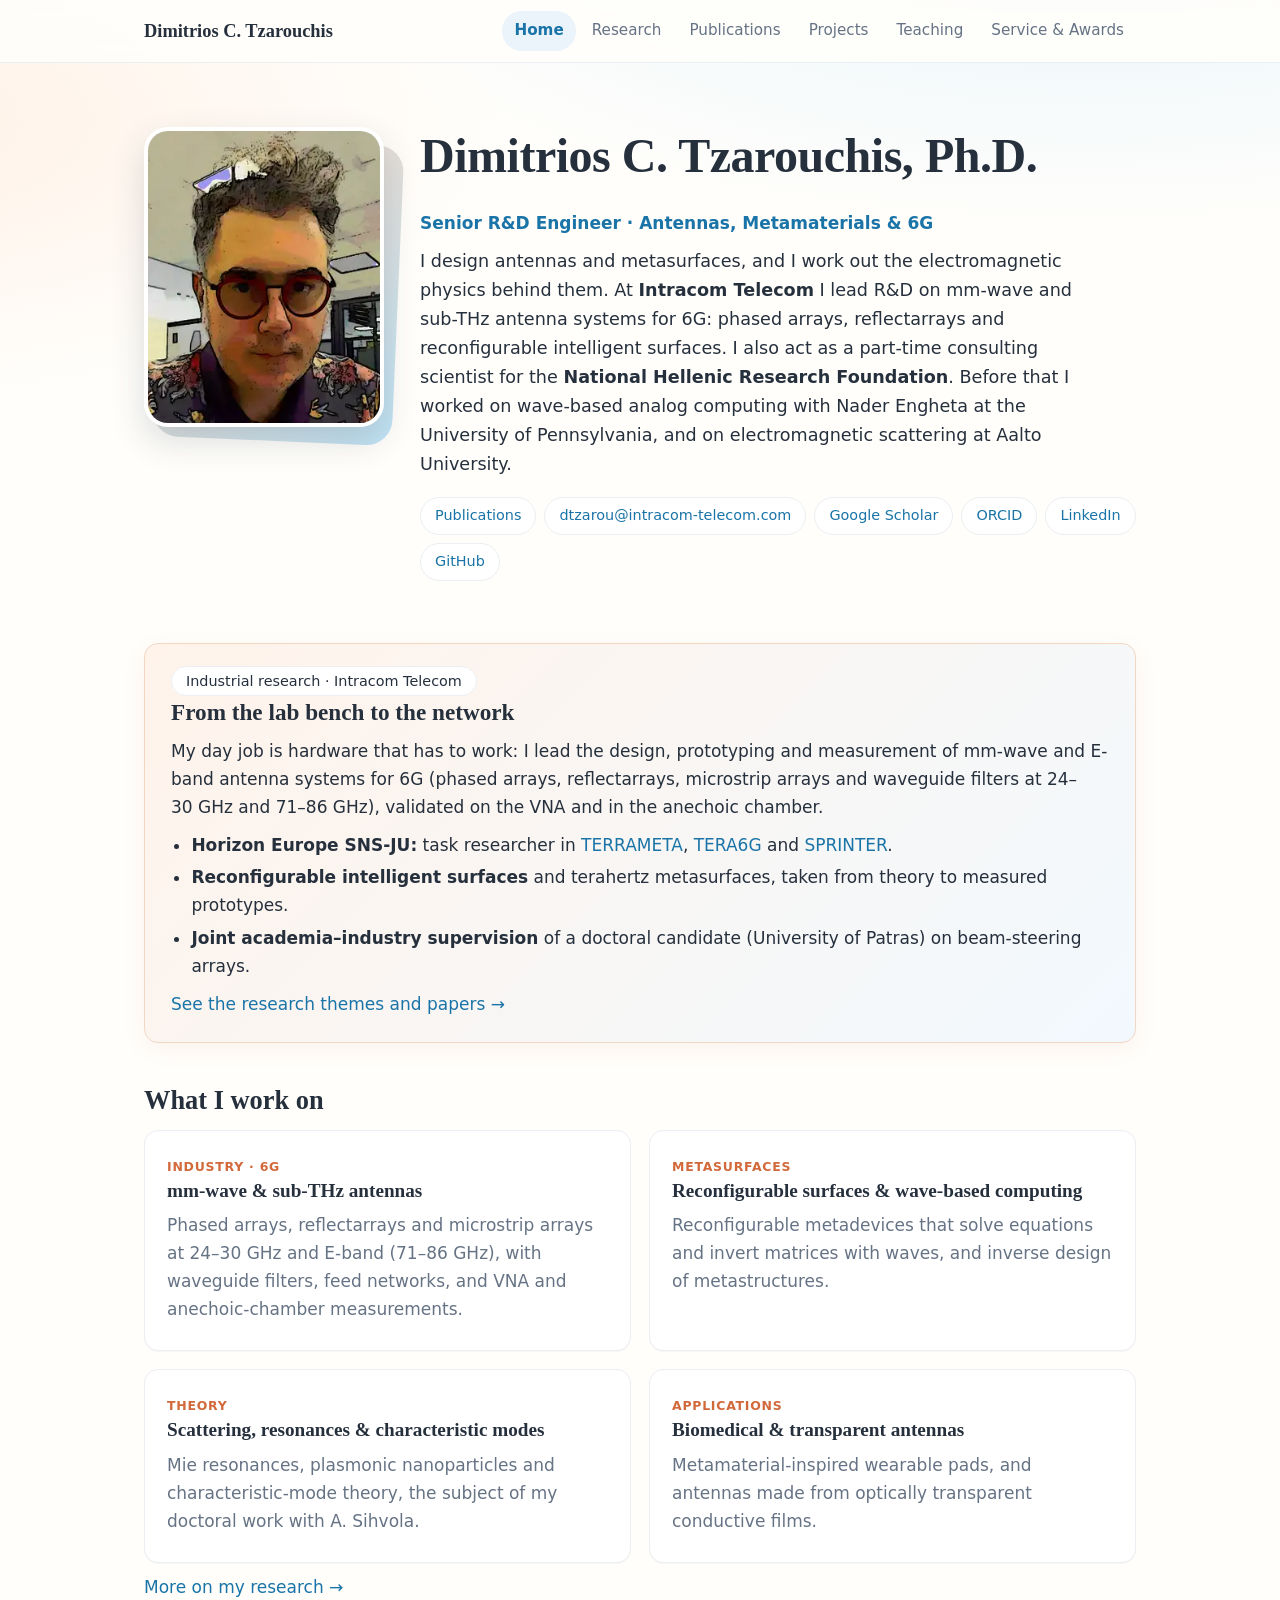
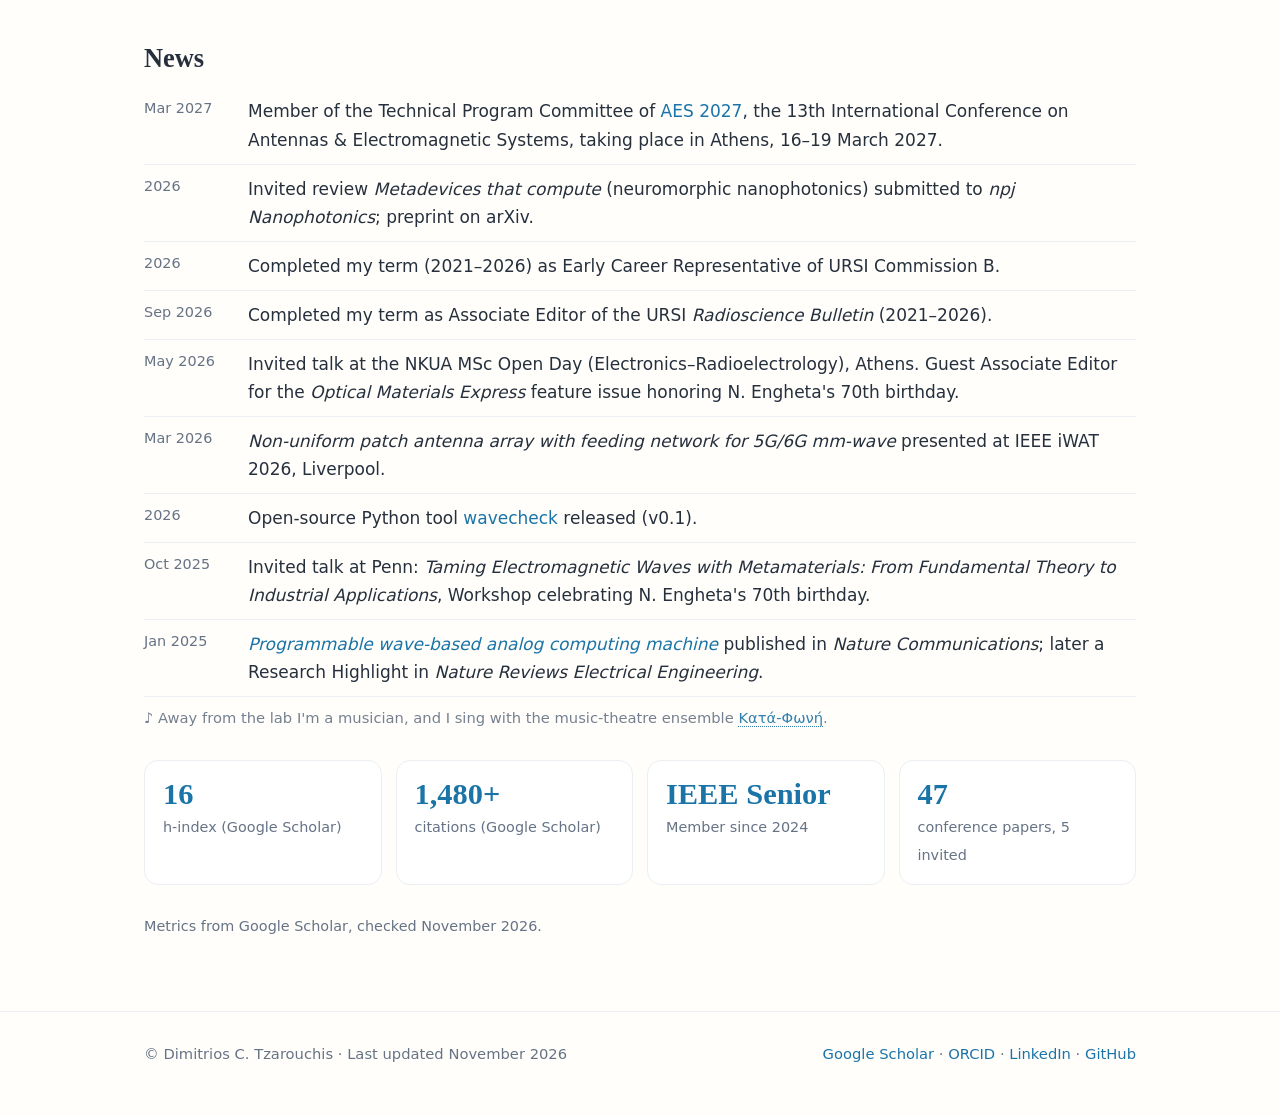
==== commit de46b28b: "Update index.html" ====
--- a/index.html
+++ b/index.html
@@ -34,7 +34,7 @@
 
 
 <section class="industry" aria-label="Industrial research">
-  <span class="tag">Industrial research · Intracom Telecom</span>
+  <span class="pill">Industrial research · Intracom Telecom</span>
   <h2>From the lab bench to the network</h2>
   <p>My day job is hardware that has to work: I lead the design, prototyping and measurement of mm-wave and E-band antenna systems for 6G
   (phased arrays, reflectarrays, microstrip arrays and waveguide filters at 24&ndash;30&nbsp;GHz and 71&ndash;86&nbsp;GHz), validated on the VNA and in the anechoic chamber.</p>
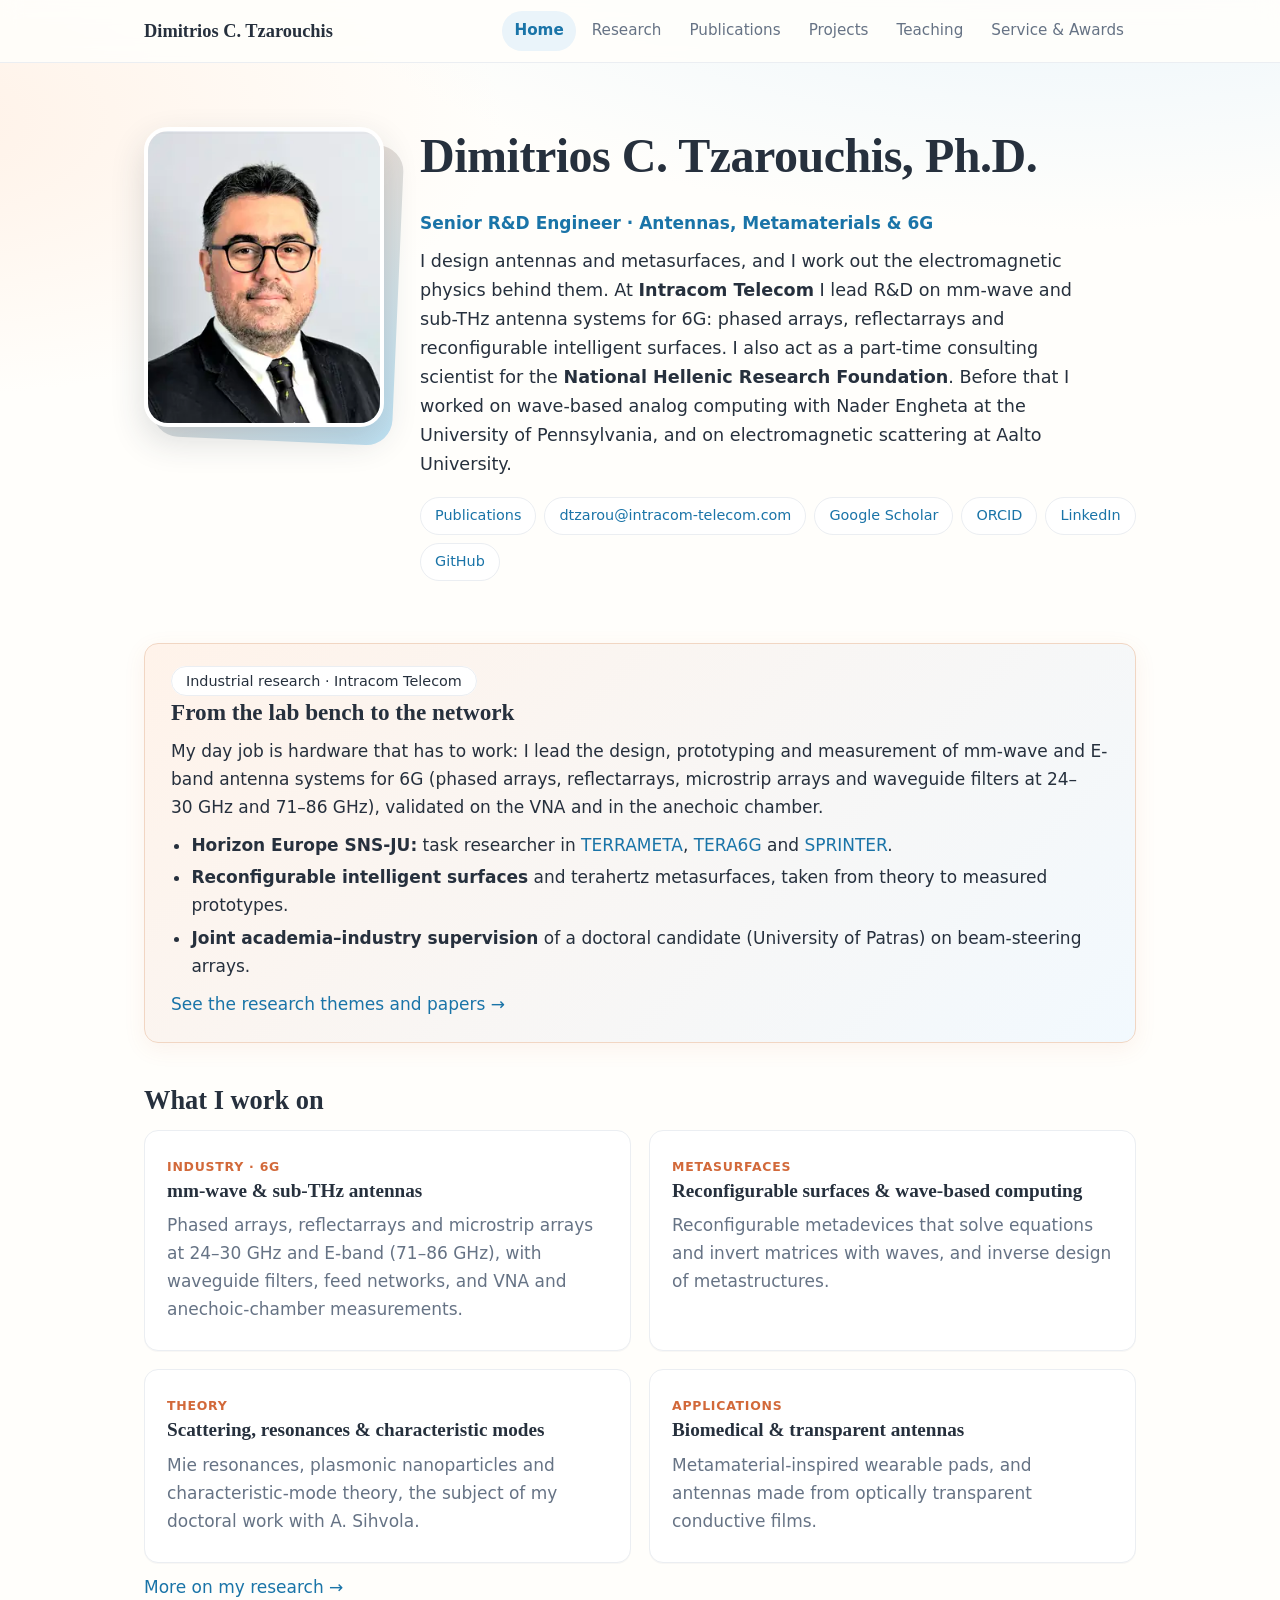
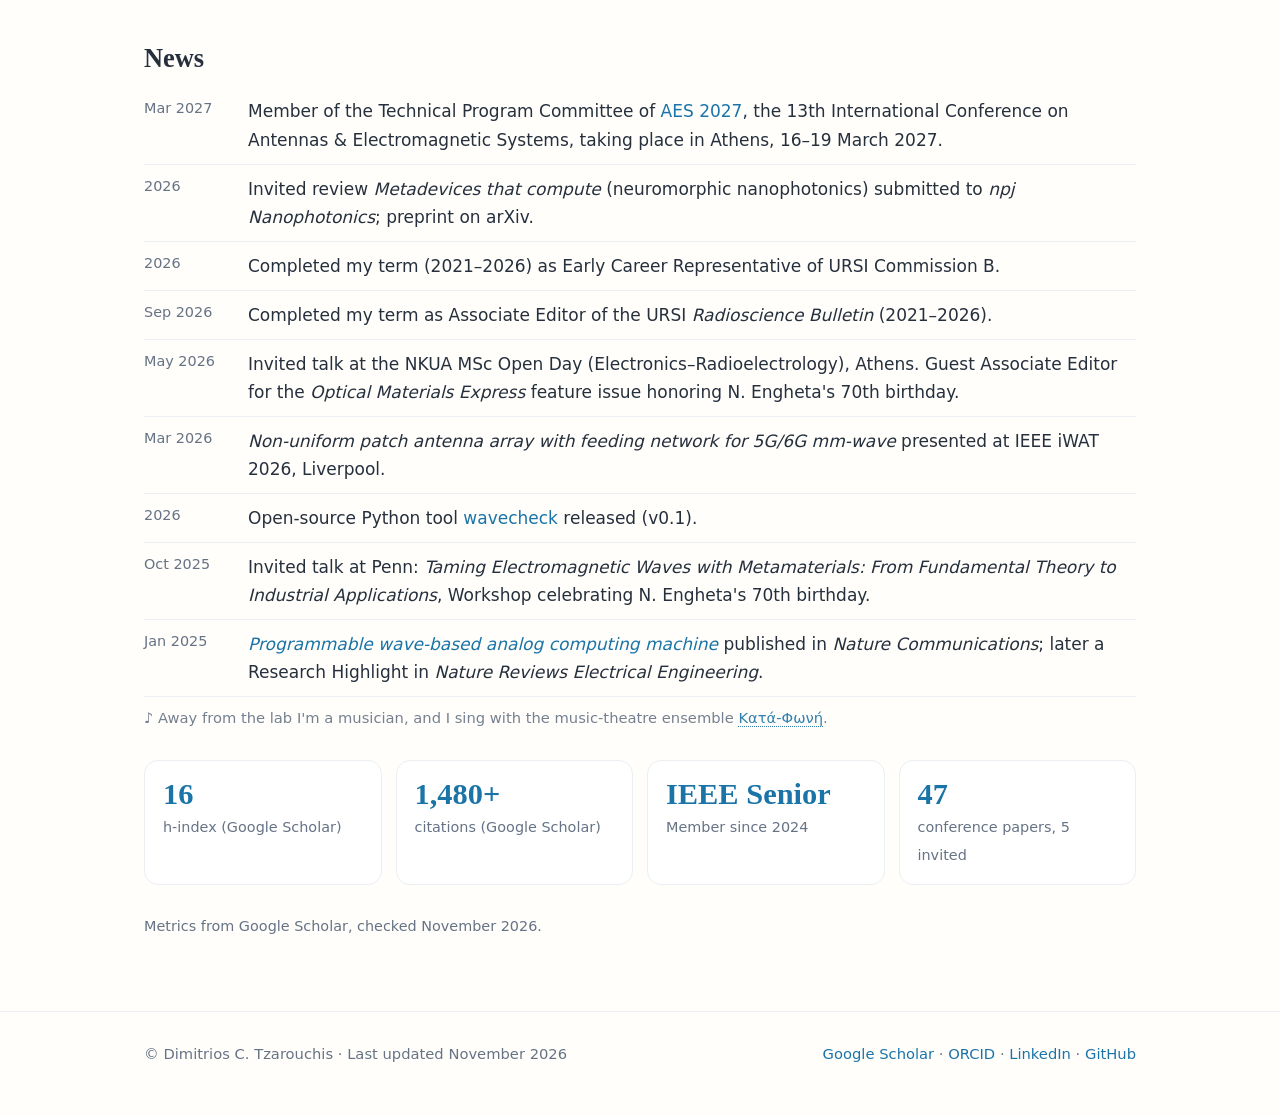
==== commit 3bf58889: "Update index.html" ====
--- a/index.html
+++ b/index.html
@@ -12,7 +12,7 @@
 <main class="wrap">
 
 <section class="hero">
-  <figure class="portrait"><img src="assets/headshot-expr.webp" alt="Expressionist portrait of Dimitrios C. Tzarouchis" width="288" height="360"></figure>
+  <figure class="portrait"><img src="assets/headshot-pro.webp" alt="Portrait of Dimitrios C. Tzarouchis" width="288" height="360"></figure>
   <div>
     <h1>Dimitrios C. Tzarouchis, Ph.D.</h1>
     <p class="role">Senior R&amp;D Engineer · Antennas, Metamaterials &amp; 6G</p>
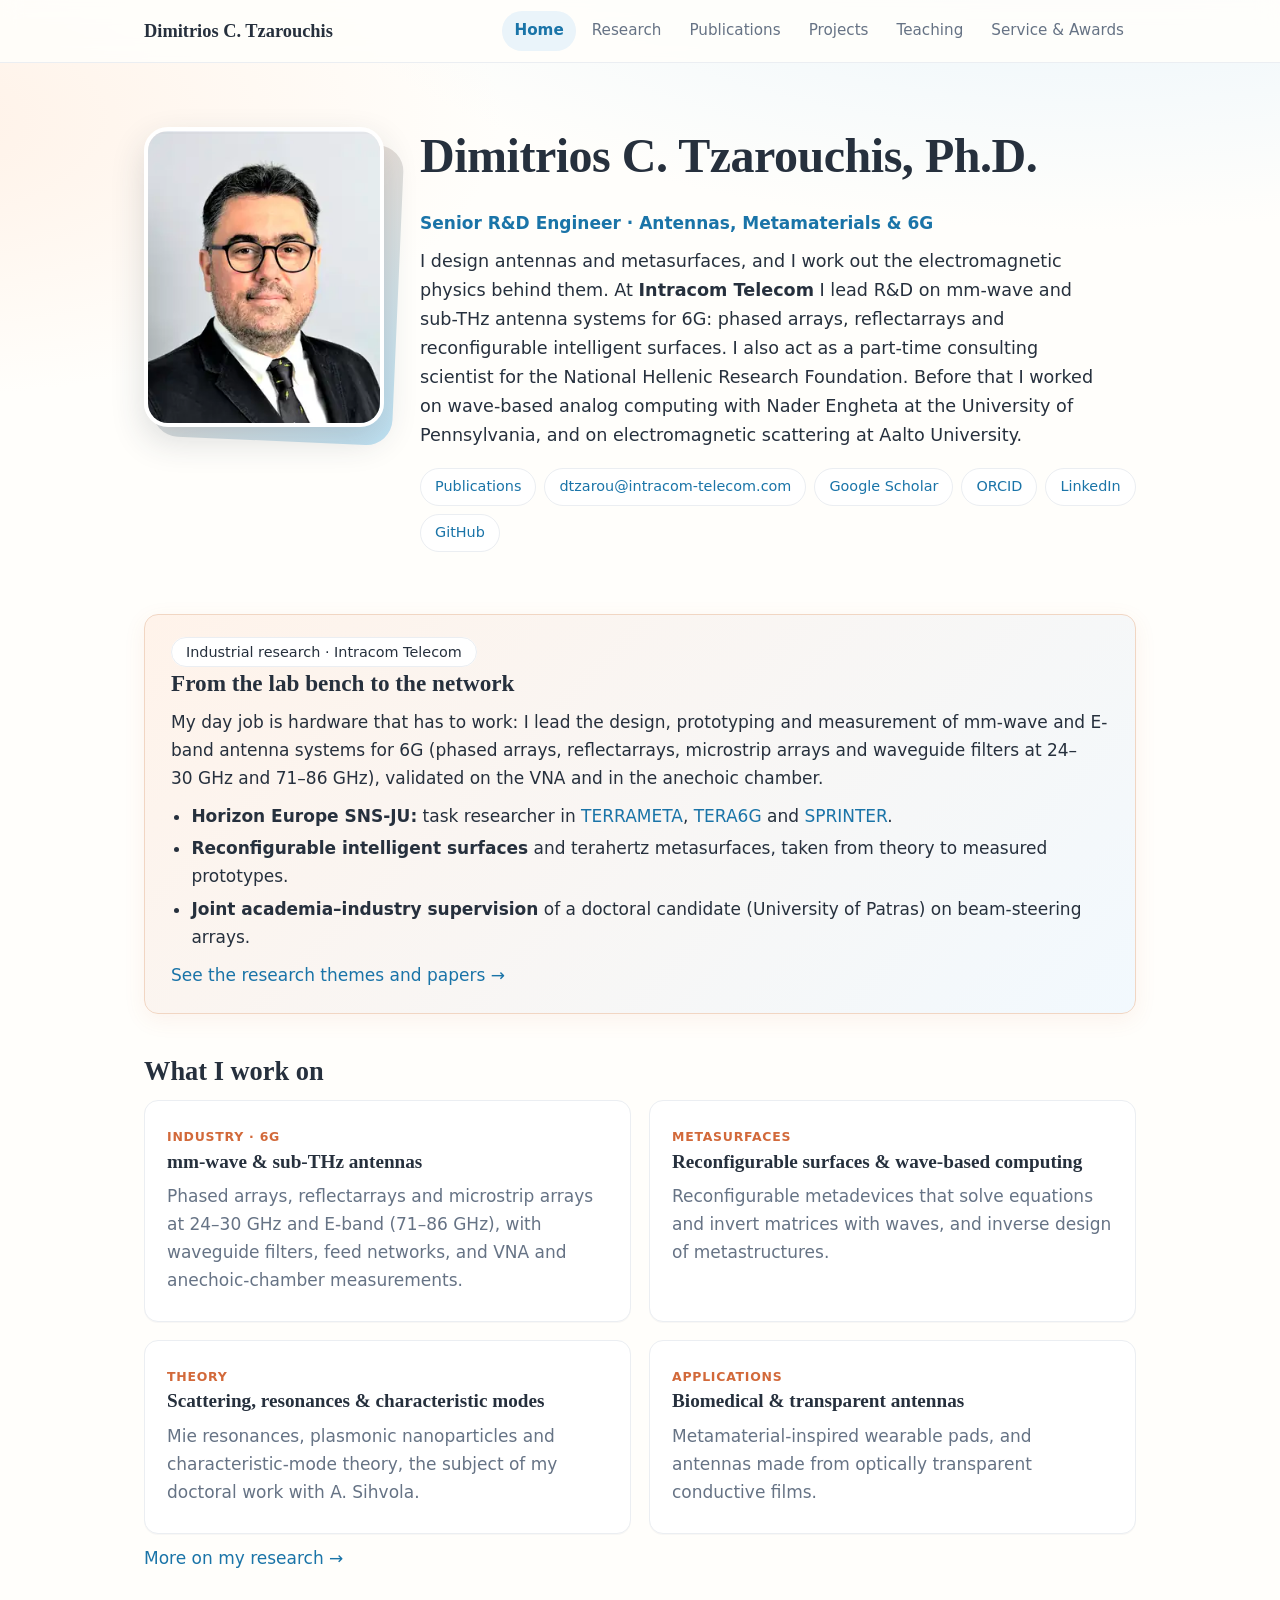
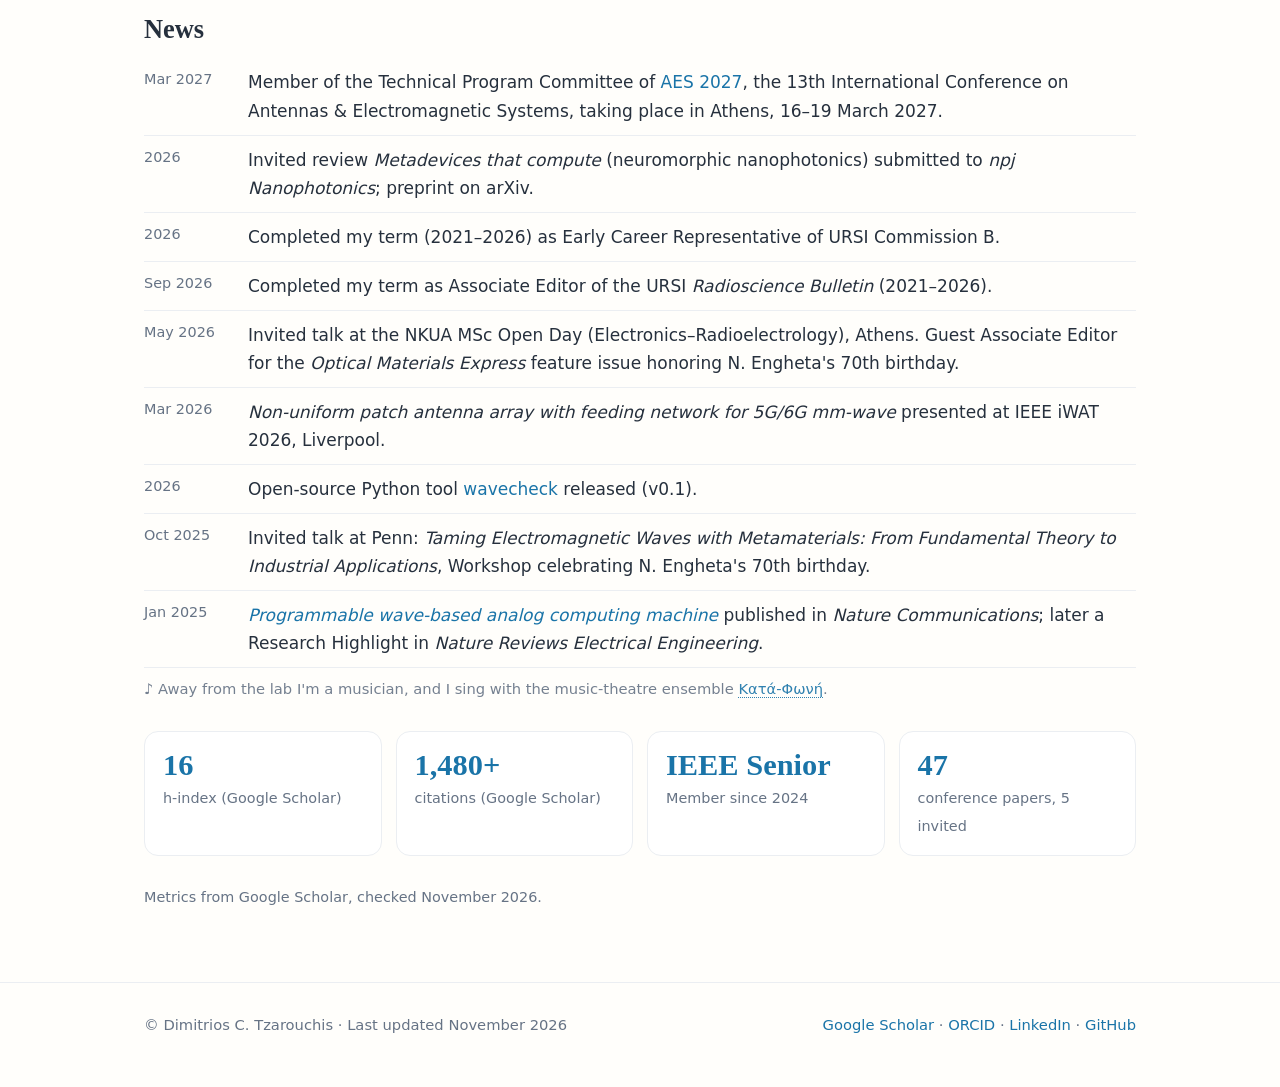
==== commit 775df155: "Update index.html" ====
--- a/index.html
+++ b/index.html
@@ -19,7 +19,7 @@
     <p class="lede">I design antennas and metasurfaces, and I work out the electromagnetic physics behind them. At
     <b>Intracom Telecom</b> I lead R&amp;D on mm-wave and sub-THz antenna systems for 6G: phased arrays, reflectarrays and
     reconfigurable intelligent surfaces. I also act as a part-time consulting scientist for the
-    <b>National Hellenic Research Foundation</b>. Before that I worked on wave-based analog computing with
+    National Hellenic Research Foundation. Before that I worked on wave-based analog computing with
     Nader Engheta at the University of Pennsylvania, and on electromagnetic scattering at Aalto University.</p>
     <div class="pill-row">
       <a class="pill" href="publications.html">Publications</a>
